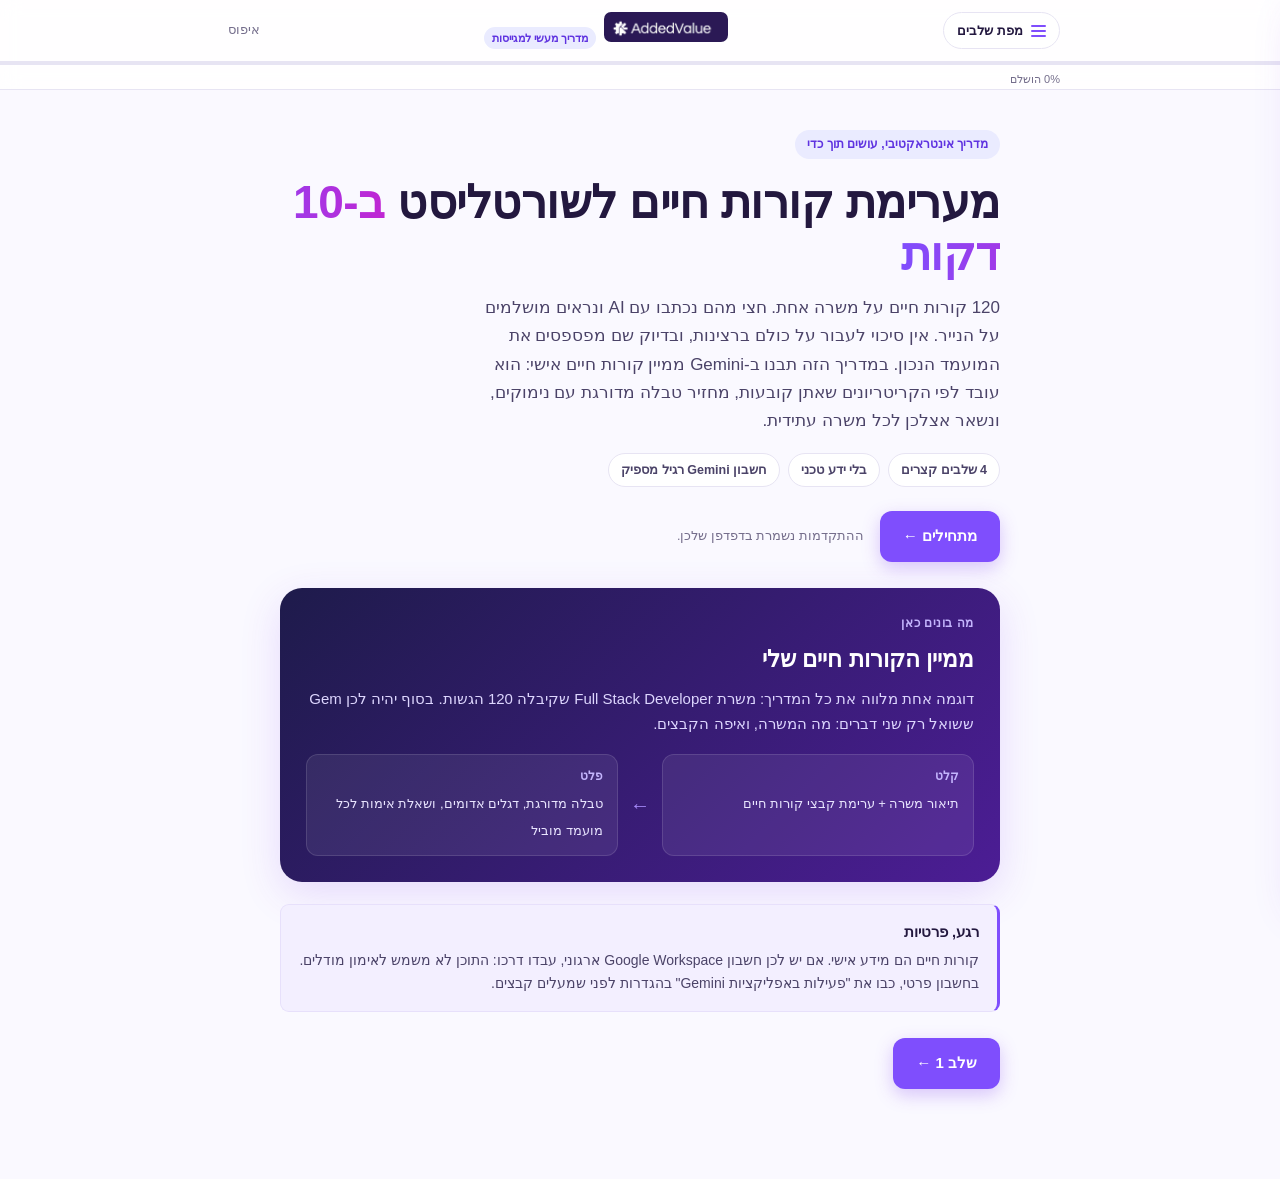
==== index.html @ 7e08dbb6 "Add CV shortlist interactive guide (Hebrew) Co-Authored-By: Claude Fable 5 <noreply@anthropic.com>" ====
<!DOCTYPE html>
<html lang="he" dir="rtl">
<head>
  <meta charset="UTF-8">
  <meta name="viewport" content="width=device-width, initial-scale=1.0">
  <title>מערימת קורות חיים לשורטליסט ב-10 דקות, עם Gemini</title>
  <meta name="description" content="מדריך אינטראקטיבי למגייסות ומנהלות HR: בונים ב-Gemini ממיין קורות חיים אישי שהופך כל ערימת קבצים לשורטליסט מדורג.">
  <link rel="icon" href="data:image/svg+xml,%3Csvg xmlns='http://www.w3.org/2000/svg' viewBox='0 0 32 32'%3E%3Crect width='32' height='32' rx='8' fill='%237f4efd'/%3E%3C/svg%3E">
  <link rel="stylesheet" href="style.css?v=1">
</head>
<body>

<header class="bx-top">
  <div class="bx-top-inner">
    <button class="bx-menu" id="bxMenu" aria-label="פתיחת מפת שלבים" aria-expanded="false">
      <span class="bx-menu-bars" aria-hidden="true"><i></i><i></i><i></i></span>
      מפת שלבים
    </button>
    <div class="bx-brand">
      <img src="assets/addedvalue-logo.png" alt="AddedValue" style="height:30px;border-radius:7px;display:block">
      <span class="bx-brand-sub">מדריך מעשי למגייסות</span>
    </div>
    <button class="bx-reset" id="bxReset" type="button">איפוס</button>
  </div>
  <div class="bx-progress" role="progressbar" aria-label="התקדמות" aria-valuemin="0" aria-valuemax="100" aria-valuenow="0">
    <div class="bx-progress-fill" id="bxProgressFill"></div>
  </div>
  <div class="bx-progress-meta"><span id="bxProgressText">0% הושלם</span></div>
</header>

<div class="bx-drawer-backdrop" id="bxBackdrop" hidden></div>
<nav class="bx-drawer" id="bxDrawer" aria-label="מפת שלבים">
  <div class="bx-drawer-title">מפת שלבים</div>
  <ul class="bx-nav" id="bxNav"></ul>
</nav>

<main class="bx-main" id="bxMain">

<!-- ===================== 0 · פתיחה ===================== -->
<section class="bx-view is-on" id="v0" data-step="0">
  <div class="bx-hero">
    <span class="bx-eyebrow">מדריך אינטראקטיבי, עושים תוך כדי</span>
    <h1 class="bx-hero-title">מערימת קורות חיים לשורטליסט <span class="bx-grad">ב-10 דקות</span></h1>
    <p class="bx-hero-lead">120 קורות חיים על משרה אחת. חצי מהם נכתבו עם AI ונראים מושלמים על הנייר. אין סיכוי לעבור על כולם ברצינות, ובדיוק שם מפספסים את המועמד הנכון. במדריך הזה תבנו ב-Gemini ממיין קורות חיים אישי: הוא עובד לפי הקריטריונים שאתן קובעות, מחזיר טבלה מדורגת עם נימוקים, ונשאר אצלכן לכל משרה עתידית.</p>
    <div class="bx-hero-tags">
      <span class="bx-tag">4 שלבים קצרים</span>
      <span class="bx-tag">בלי ידע טכני</span>
      <span class="bx-tag">חשבון Gemini רגיל מספיק</span>
    </div>
    <div class="bx-hero-cta">
      <button class="bx-btn bx-btn-primary" data-go="1">מתחילים ←</button>
      <span class="bx-hero-hint">ההתקדמות נשמרת בדפדפן שלכן.</span>
    </div>
  </div>

  <div class="bx-panel">
    <div class="bx-panel-kicker">מה בונים כאן</div>
    <h2 class="bx-panel-title">ממיין הקורות חיים שלי</h2>
    <p class="bx-panel-text">דוגמה אחת מלווה את כל המדריך: משרת Full Stack Developer שקיבלה 120 הגשות. בסוף יהיה לכן Gem ששואל רק שני דברים: מה המשרה, ואיפה הקבצים.</p>
    <div class="bx-io">
      <div class="bx-io-cell"><b>קלט</b><span>תיאור משרה + ערימת קבצי קורות חיים</span></div>
      <div class="bx-io-arrow" aria-hidden="true">←</div>
      <div class="bx-io-cell"><b>פלט</b><span>טבלה מדורגת, דגלים אדומים, ושאלת אימות לכל מועמד מוביל</span></div>
    </div>
  </div>

  <div class="bx-note">
    <b>רגע, פרטיות</b>
    <p>קורות חיים הם מידע אישי. אם יש לכן חשבון Google Workspace ארגוני, עבדו דרכו: התוכן לא משמש לאימון מודלים. בחשבון פרטי, כבו את "פעילות באפליקציות Gemini" בהגדרות לפני שמעלים קבצים.</p>
  </div>

  <div class="bx-next"><button class="bx-btn bx-btn-primary" data-go="1">שלב 1 ←</button></div>
</section>

<!-- ===================== 1 · מחוון ===================== -->
<section class="bx-view" id="v1" data-step="1">
  <div class="bx-step-pill">שלב 1 מתוך 4</div>
  <h2 class="bx-h1">בונים מחוון סינון מהמשרה</h2>
  <p class="bx-lead">AI שמסנן "לפי תחושה" ממציא קריטריונים בעצמו. כאן את קובעת את הקריטריונים, והוא רק מיישם אותם.</p>

  <div class="bx-card">
    <div class="bx-card-kicker">מה עושים</div>
    <h3>פותחים את Gemini ומדביקים את הפרומפט</h3>
    <ol class="bx-steps">
      <li><b>פותחים</b><span>נכנסים אל gemini.google.com ופותחים שיחה חדשה.</span></li>
      <li><b>מעתיקים</b><span>לוחצים על כפתור ההעתקה בפרומפט שלמטה.</span></li>
      <li><b>מדביקים ומשלימים</b><span>מדביקים בשיחה, ובמקום השורה האחרונה מדביקים את תיאור המשרה האמיתי שלכן.</span></li>
    </ol>
  </div>

  <div class="bx-prompt">
    <div class="bx-prompt-head"><span>פרומפט מוכן להעתקה: בניית מחוון</span>
      <button class="bx-copy" type="button" aria-label="העתקה">⧉ העתקה</button></div>
    <pre class="bx-code">אני מגייסת ומצרפת למטה תיאור משרה.
בנה לי מחוון סינון קורות חיים עבור המשרה הזו:
1. עד 5 דרישות סף (must have): דברים שבלעדיהם המועמד לא רלוונטי.
2. עד 5 יתרונות (nice to have).
3. עד 4 דגלים אדומים שכדאי לשים לב אליהם.
4. משקל באחוזים לכל דרישת סף ויתרון, כך שהסכום הוא 100%.
הצג את המחוון כטבלה.
אל תמציא דרישות שלא מופיעות בתיאור המשרה. אם משהו חסר או לא ברור, שאל אותי לפני שתסיים.

תיאור המשרה:
[הדביקו כאן את תיאור המשרה שלכן]</pre>
  </div>

  <div class="bx-card">
    <div class="bx-card-kicker">הרגע החשוב</div>
    <h3>עוברים על המחוון ומתקנים אותו</h3>
    <p>זה השלב שבו הניסיון שלך נכנס לתמונה. Gemini בנה טיוטה, את עורכת ראשית:</p>
    <ul class="bx-list">
      <li>דרישה שמופיעה כיתרון אבל אצלך היא סף? כתבו לו: "העבר את X לדרישות סף".</li>
      <li>בדוגמה שלנו: Gemini שם את React כיתרון, אבל בצוות הזה זה תנאי. שורה אחת בצ'אט מתקנת את זה.</li>
      <li>משהו לא חשוב? "מחק את Y והעבר את המשקל לניסיון מעשי".</li>
    </ul>
  </div>

  <div class="bx-checks" data-step="1">
    <div class="bx-checks-title">סמנו מה עשיתן</div>
    <label class="bx-check"><input type="checkbox" data-step="1"><span>הדבקתי את הפרומפט עם תיאור משרה אמיתי וקיבלתי מחוון</span></label>
    <label class="bx-check"><input type="checkbox" data-step="1"><span>עברתי על המחוון ותיקנתי לפחות קריטריון אחד</span></label>
  </div>

  <div class="bx-next"><button class="bx-btn bx-btn-primary" data-go="2">שלב 2 ←</button></div>
</section>

<!-- ===================== 2 · הזנת הערימה ===================== -->
<section class="bx-view" id="v2" data-step="2">
  <div class="bx-step-pill">שלב 2 מתוך 4</div>
  <h2 class="bx-h1">מזינים את ערימת הקורות חיים</h2>
  <p class="bx-lead">עכשיו המחוון פוגש את הערימה. כל מועמד נמדד מול אותם קריטריונים בדיוק.</p>

  <div class="bx-card">
    <div class="bx-card-kicker">מה עושים</div>
    <h3>מעלים את הקבצים לאותה שיחה</h3>
    <ol class="bx-steps">
      <li><b>מצרפים</b><span>לוחצים על סימן הפלוס ליד תיבת ההקלדה ובוחרים את קבצי ה-PDF, או פשוט גוררים אותם לשיחה.</span></li>
      <li><b>מנות קטנות</b><span>אם הערימה גדולה, עבדו במנות של עד 10 קבצים בכל הודעה. מבקשים מ-Gemini להוסיף כל מנה לאותה טבלה מצטברת.</span></li>
      <li><b>מריצים</b><span>מדביקים את פרומפט הדירוג שלמטה ושולחים.</span></li>
    </ol>
  </div>

  <div class="bx-prompt">
    <div class="bx-prompt-head"><span>פרומפט מוכן להעתקה: דירוג מועמדים</span>
      <button class="bx-copy" type="button" aria-label="העתקה">⧉ העתקה</button></div>
    <pre class="bx-code">מצורפים קורות חיים של מועמדים למשרה.
דרג כל מועמד לפי המחוון שבנינו, לפי הכללים האלה:
1. ציון 0 עד 100 לפי המשקולות במחוון.
2. ציין לכל מועמד אילו דרישות סף מתקיימות ואילו חסרות, עם ציטוט קצר מקורות החיים כהוכחה.
3. אל תניח שום דבר שלא כתוב בקורות החיים. אם מידע חסר, כתוב "לא מופיע" במקום לנחש.
4. מועמד שחסרה לו דרישת סף לא יכול לקבל ציון מעל 60.
הצג טבלה עם העמודות: שם, ציון, דרישות סף חסרות, נימוק בשורה אחת.
מיין מהציון הגבוה לנמוך.</pre>
  </div>

  <div class="bx-note">
    <b>למה הכלל של ה-60?</b>
    <p>בלי תקרה, מועמד מרשים בלי דרישת סף קריטית מקבל 85 ומדלג מעל מועמדת מתאימה אבל צנועה. התקרה כופה על המודל לקחת את דרישות הסף שלך ברצינות.</p>
  </div>

  <div class="bx-checks" data-step="2">
    <div class="bx-checks-title">סמנו מה עשיתן</div>
    <label class="bx-check"><input type="checkbox" data-step="2"><span>העליתי את קבצי הקורות חיים לשיחה</span></label>
    <label class="bx-check"><input type="checkbox" data-step="2"><span>הרצתי את פרומפט הדירוג וקיבלתי טבלה ממוינת</span></label>
  </div>

  <div class="bx-next"><button class="bx-btn bx-btn-primary" data-go="3">שלב 3 ←</button></div>
</section>

<!-- ===================== 3 · שורטליסט ובדיקה ===================== -->
<section class="bx-view" id="v3" data-step="3">
  <div class="bx-step-pill">שלב 3 מתוך 4</div>
  <h2 class="bx-h1">מקבלים שורטליסט, ובודקים אותו</h2>
  <p class="bx-lead">טבלה של 120 שורות היא עדיין לא החלטה. עכשיו מצמצמים לחמישה, ומוודאים שהמודל לא המציא.</p>

  <div class="bx-prompt">
    <div class="bx-prompt-head"><span>פרומפט מוכן להעתקה: שורטליסט</span>
      <button class="bx-copy" type="button" aria-label="העתקה">⧉ העתקה</button></div>
    <pre class="bx-code">מתוך כל המועמדים שדירגת, בנה שורטליסט של חמשת המובילים.
לכל מועמד בשורטליסט הוסף:
1. נימוק בשורה אחת: למה דווקא הוא.
2. דגלים אדומים אם יש: פערי תעסוקה, החלפות תכופות, חוסר התאמה בין הכותרת לניסיון בפועל.
3. שאלת אימות אחת לשיחת הטלפון הראשונה: שאלה שבודקת את הנקודה הכי פחות בטוחה בקורות החיים שלו.</pre>
  </div>

  <div class="bx-card bx-card-warn">
    <div class="bx-card-kicker">חובה לפני שממשיכים</div>
    <h3>בדיקת אמת אחת: ה-AI לא ממציא?</h3>
    <p>מודלים טועים בביטחון מלא. לפני שסומכים על השורטליסט, דקה אחת של ביקורת:</p>
    <ol class="bx-steps">
      <li><b>בוחרים</b><span>מועמד אחד מהשורטליסט.</span></li>
      <li><b>פותחים</b><span>את קובץ הקורות חיים המקורי שלו.</span></li>
      <li><b>משווים</b><span>הציטוט שהמודל הביא באמת מופיע שם? שנות הניסיון נכונות?</span></li>
    </ol>
    <p>מצאתן אי דיוק? כותבות בצ'אט: "ציטטת X לגבי המועמד הזה וזה לא מופיע בקובץ. תקן את הדירוג והסבר מה השתנה." ובודקות שוב.</p>
  </div>

  <div class="bx-checks" data-step="3">
    <div class="bx-checks-title">סמנו מה עשיתן</div>
    <label class="bx-check"><input type="checkbox" data-step="3"><span>קיבלתי שורטליסט של 5 עם נימוקים ושאלות אימות</span></label>
    <label class="bx-check"><input type="checkbox" data-step="3"><span>השוויתי מועמד אחד מול הקובץ המקורי שלו</span></label>
  </div>

  <div class="bx-next"><button class="bx-btn bx-btn-primary" data-go="4">שלב 4 ←</button></div>
</section>

<!-- ===================== 4 · Gem ===================== -->
<section class="bx-view" id="v4" data-step="4">
  <div class="bx-step-pill">שלב 4 מתוך 4</div>
  <h2 class="bx-h1">הופכים את התהליך ל-Gem קבוע</h2>
  <p class="bx-lead">עד עכשיו זו הייתה שיחה חד פעמית. Gem הופך אותה לכלי עבודה: פותחים, מדביקים משרה, גוררים קבצים, מקבלים שורטליסט.</p>

  <div class="bx-card">
    <div class="bx-card-kicker">מה עושים</div>
    <h3>יוצרים Gem חדש</h3>
    <ol class="bx-steps">
      <li><b>פותחים</b><span>בתפריט הצד של Gemini בוחרים Explore Gems, ואז New Gem.</span></li>
      <li><b>שם</b><span>"ממיין הקורות חיים שלי".</span></li>
      <li><b>הנחיות</b><span>מדביקים בשדה ההנחיות (Instructions) את הטקסט שלמטה.</span></li>
      <li><b>שומרים</b><span>מהיום ה-Gem מופיע בתפריט הצד, זמין לכל משרה.</span></li>
    </ol>
  </div>

  <div class="bx-prompt">
    <div class="bx-prompt-head"><span>מוכן להעתקה: הנחיות ה-Gem</span>
      <button class="bx-copy" type="button" aria-label="העתקה">⧉ העתקה</button></div>
    <pre class="bx-code">אתה עוזר סינון קורות חיים של מגייסת. ענה תמיד בעברית, והצג תוצאות בטבלאות.

כשאני שולחת תיאור משרה: בנה מחוון סינון עם עד 5 דרישות סף, עד 5 יתרונות, עד 4 דגלים אדומים, ומשקל באחוזים לכל פריט (סכום 100%). הצג את המחוון ועצור. חכה לאישור או לתיקונים שלי לפני שתמשיך.

כשאני מעלה קורות חיים: דרג כל מועמד לפי המחוון המאושר. לכל מועמד: ציון 0 עד 100 לפי המשקולות, אילו דרישות סף חסרות, ציטוט קצר מקורות החיים כהוכחה, ונימוק בשורה אחת. מועמד שחסרה לו דרישת סף לא יכול לקבל ציון מעל 60. אל תניח מידע שלא כתוב בקורות החיים. אם מידע חסר, כתוב "לא מופיע". אם אני מעלה קבצים בכמה מנות, הוסף כל מנה לאותה טבלה מצטברת.

כשאני מבקשת שורטליסט: החזר את חמשת המובילים, לכל אחד נימוק בשורה אחת, דגלים אדומים אם יש, ושאלת אימות אחת לריאיון טלפוני שבודקת את הנקודה הכי פחות בטוחה בקורות החיים שלו.</pre>
  </div>

  <div class="bx-note">
    <b>הבדיקה האמיתית</b>
    <p>הריצו עכשיו משרה אמיתית אחת דרך ה-Gem, מההתחלה: תיאור משרה, אישור מחוון, קבצים, שורטליסט. אם משהו בתהליך מרגיש לא מדויק למשרות שלכן, עורכים את ההנחיות של ה-Gem פעם אחת וזה מתוקן לתמיד.</p>
  </div>

  <div class="bx-checks" data-step="4">
    <div class="bx-checks-title">סמנו מה עשיתן</div>
    <label class="bx-check"><input type="checkbox" data-step="4"><span>יצרתי Gem עם ההנחיות המלאות</span></label>
    <label class="bx-check"><input type="checkbox" data-step="4"><span>הרצתי משרה אמיתית אחת דרך ה-Gem מההתחלה ועד שורטליסט</span></label>
  </div>

  <div class="bx-next"><button class="bx-btn bx-btn-primary" data-go="5">לסיכום ←</button></div>
</section>

<!-- ===================== 5 · סיכום ===================== -->
<section class="bx-view" id="v5" data-step="5">
  <div class="bx-step-pill">סיכום</div>
  <h2 class="bx-h1">יש לכן עכשיו ממיין קורות חיים משלכן</h2>
  <p class="bx-lead">10 דקות של עבודה, וכלי שנשאר לכל משרה מהיום והלאה.</p>

  <div class="bx-card">
    <div class="bx-card-kicker">מה בניתן</div>
    <h3>התהליך המלא, בארבע שורות</h3>
    <ul class="bx-list">
      <li>מחוון סינון שאת קובעת, לא המודל. הניסיון שלך נשאר בהגה.</li>
      <li>דירוג שקוף: ציון, הוכחה מצוטטת, ומה חסר. בלי "תחושת בטן" של אלגוריתם.</li>
      <li>בדיקת אמת קבועה נגד המצאות של המודל.</li>
      <li>Gem אחד שעוטף את הכול: מדביקים משרה, גוררים קבצים, מקבלים שורטליסט.</li>
    </ul>
  </div>

  <div class="bx-panel">
    <div class="bx-panel-kicker">ומה הכלי הזה לא פותר</div>
    <h2 class="bx-panel-title">סינון ממיין את מי שהגיש. הטובים ביותר בדרך כלל לא הגישו.</h2>
    <p class="bx-panel-text">במשרות תחרותיות, המועמדים שהכי מתאימים למשרה שלכן מועסקים היום, לא מחפשים, ולא יראו את המודעה. שורטליסט מצוין מתוך ערימה בינונית הוא עדיין שורטליסט מתוך ערימה בינונית. סינון חכם הוא חצי מהעבודה. החצי השני הוא להגיע אל מי שלא נמצא בערימה בכלל, וזה כבר סורסינג.</p>
  </div>

  <div class="bx-finish">
    <button class="bx-btn bx-btn-primary" id="bxFinish" type="button">סיימתי, סמנו הכול ✓</button>
    <button class="bx-btn bx-btn-ghost" data-go="0">חזרה להתחלה</button>
  </div>
</section>

</main>

<div class="bx-toast" id="bxToast" role="status" aria-live="polite"></div>

<script src="app.js?v=1"></script>
</body>
</html>
---- style.css ----
/* ==========================================================================
   Interactive build-along guide, visual system. bx- namespace.
   Default identity: bright background, violet accent. Restyle via :root vars.
   Works RTL (set dir="rtl" on <html>) and LTR. Logical properties throughout.
   ========================================================================== */

:root {
  --bx-bg: #faf9ff;
  --bx-surface: #ffffff;
  --bx-ink: #23183f;
  --bx-ink-soft: #4b4368;
  --bx-ink-faint: #756e8c;
  --bx-line: #e7e4f3;
  --bx-line-soft: #f1eefb;

  /* AddedValue brand palette */
  --bx-violet: #7f4efd;
  --bx-violet-deep: #5f33e0;
  --bx-violet-wash: #eaebff;
  --bx-violet-wash-2: #f3efff;

  --bx-warn: #b45309;
  --bx-warn-wash: #fff7ed;
  --bx-warn-line: #fed7aa;

  --bx-ok: #15803d;

  --bx-code-bg: #0f172a;
  --bx-code-ink: #c4b5fd;
  --bx-code-dim: #64748b;

  --bx-r: 14px;
  --bx-r-sm: 9px;
  --bx-r-lg: 22px;
  --bx-shadow: 0 1px 2px rgba(17,24,39,.04), 0 8px 24px rgba(17,24,39,.06);
  --bx-shadow-lg: 0 12px 40px rgba(124,58,237,.16);
  --bx-font: "Segoe UI", "Helvetica Neue", Arial, "Noto Sans Hebrew", sans-serif;
  --bx-mono: "JetBrains Mono", "Fira Code", ui-monospace, "Cascadia Code", Consolas, monospace;
}

* { box-sizing: border-box; }

html { scroll-behavior: smooth; }

body {
  margin: 0;
  background: var(--bx-bg);
  color: var(--bx-ink);
  font-family: var(--bx-font);
  line-height: 1.65;
  -webkit-font-smoothing: antialiased;
}

a { color: inherit; }

/* ---------- Top bar ---------- */
.bx-top {
  position: sticky;
  top: 0;
  z-index: 40;
  background: rgba(255,255,255,.86);
  backdrop-filter: blur(10px);
  border-bottom: 1px solid var(--bx-line);
}
.bx-top-inner {
  max-width: 880px;
  margin: 0 auto;
  padding: 12px 20px;
  display: flex;
  align-items: center;
  gap: 14px;
}
.bx-brand {
  display: flex;
  align-items: baseline;
  gap: 8px;
  margin-inline: auto;
  min-width: 0;
}
.bx-brand-mark { color: var(--bx-violet); font-size: 13px; }
.bx-brand-name { font-weight: 800; font-size: 15px; white-space: nowrap; }
.bx-brand-sub {
  font-size: 11px;
  color: var(--bx-violet-deep);
  background: var(--bx-violet-wash);
  padding: 2px 8px;
  border-radius: 20px;
  font-weight: 700;
}

.bx-menu {
  display: inline-flex;
  align-items: center;
  gap: 8px;
  background: var(--bx-surface);
  border: 1px solid var(--bx-line);
  color: var(--bx-ink);
  font: inherit;
  font-size: 13px;
  font-weight: 600;
  padding: 7px 13px;
  border-radius: 999px;
  cursor: pointer;
  transition: border-color .15s, box-shadow .15s;
}
.bx-menu:hover { border-color: #d6d3e6; box-shadow: var(--bx-shadow); }
.bx-menu-bars { display: inline-flex; flex-direction: column; gap: 3px; }
.bx-menu-bars i { width: 15px; height: 2px; background: var(--bx-violet); border-radius: 2px; }

.bx-reset {
  background: transparent;
  border: none;
  color: var(--bx-ink-faint);
  font: inherit;
  font-size: 12.5px;
  cursor: pointer;
  padding: 6px 8px;
  border-radius: 8px;
}
.bx-reset:hover { color: var(--bx-ink); background: var(--bx-line-soft); }

/* ---------- Progress ---------- */
.bx-progress {
  height: 4px;
  background: var(--bx-line);
  overflow: hidden;
}
.bx-progress-fill {
  height: 100%;
  width: 0;
  background: linear-gradient(90deg, var(--bx-violet), #a855f7);
  border-radius: 0 4px 4px 0;
  transition: width .45s cubic-bezier(.4,0,.2,1);
}
.bx-progress-meta {
  max-width: 880px;
  margin: 0 auto;
  padding: 5px 20px 0;
  font-size: 11px;
  color: var(--bx-ink-faint);
  text-align: start;
}

/* ---------- Drawer ---------- */
.bx-drawer-backdrop {
  position: fixed;
  inset: 0;
  background: rgba(17,24,39,.32);
  z-index: 45;
  opacity: 0;
  transition: opacity .2s;
}
.bx-drawer-backdrop.is-open { opacity: 1; }
.bx-drawer-backdrop[hidden] { display: none; }

.bx-drawer {
  position: fixed;
  top: 0;
  inset-inline-start: 0;
  height: 100%;
  width: 290px;
  max-width: 84vw;
  background: var(--bx-surface);
  border-inline-end: 1px solid var(--bx-line);
  box-shadow: var(--bx-shadow-lg);
  z-index: 46;
  transform: translateX(-105%);
  transition: transform .26s cubic-bezier(.4,0,.2,1);
  padding: 22px 16px;
  overflow-y: auto;
}
[dir="rtl"] .bx-drawer { transform: translateX(105%); }
.bx-drawer.is-open { transform: translateX(0); }
.bx-drawer-title {
  font-size: 12px;
  font-weight: 700;
  letter-spacing: .5px;
  color: var(--bx-ink-faint);
  text-transform: uppercase;
  margin: 4px 8px 14px;
}
.bx-nav { list-style: none; margin: 0; padding: 0; display: flex; flex-direction: column; gap: 2px; }
.bx-nav-item {
  display: flex;
  align-items: center;
  gap: 11px;
  padding: 9px 10px;
  border-radius: 10px;
  cursor: pointer;
  transition: background .14s;
}
.bx-nav-item:hover { background: var(--bx-violet-wash-2); }
.bx-nav-item.is-active { background: var(--bx-violet-wash); }
.bx-nav-item.is-active .bx-nav-label { color: var(--bx-violet-deep); font-weight: 700; }
.bx-nav-dot {
  flex: 0 0 26px;
  height: 26px;
  border-radius: 8px;
  background: var(--bx-line-soft);
  color: var(--bx-ink-faint);
  display: grid;
  place-items: center;
  font-size: 12px;
  font-weight: 700;
}
.bx-nav-item.is-active .bx-nav-dot { background: var(--bx-violet); color: #fff; }
.bx-nav-item.is-done .bx-nav-dot { background: #dcfce7; color: var(--bx-ok); }
.bx-nav-label { font-size: 13.5px; color: var(--bx-ink-soft); }

/* ---------- Main / views ---------- */
.bx-main {
  max-width: 760px;
  margin: 0 auto;
  padding: 40px 20px 90px;
}
.bx-view { display: none; animation: bx-fade .35s ease; }
.bx-view.is-on { display: block; }
@keyframes bx-fade {
  from { opacity: 0; transform: translateY(8px); }
  to { opacity: 1; transform: translateY(0); }
}

/* ---------- Hero (intro) ---------- */
.bx-hero { margin-bottom: 26px; }
.bx-eyebrow {
  display: inline-block;
  font-size: 12px;
  font-weight: 700;
  color: var(--bx-violet-deep);
  background: var(--bx-violet-wash);
  padding: 5px 12px;
  border-radius: 999px;
  margin-bottom: 18px;
}
.bx-hero-title {
  font-size: clamp(30px, 6vw, 46px);
  line-height: 1.12;
  font-weight: 800;
  letter-spacing: -.01em;
  margin: 0 0 14px;
}
.bx-grad {
  background: linear-gradient(90deg, var(--bx-violet), #c026d3);
  -webkit-background-clip: text;
  background-clip: text;
  color: transparent;
}
.bx-hero-lead {
  font-size: 17px;
  color: var(--bx-ink-soft);
  max-width: 56ch;
  margin: 0 0 18px;
}
.bx-hero-tags { display: flex; flex-wrap: wrap; gap: 8px; margin-bottom: 24px; }
.bx-tag {
  font-size: 12.5px;
  font-weight: 600;
  color: var(--bx-ink-soft);
  background: var(--bx-surface);
  border: 1px solid var(--bx-line);
  padding: 6px 12px;
  border-radius: 999px;
}
.bx-hero-cta { display: flex; flex-wrap: wrap; align-items: center; gap: 12px 16px; }
.bx-hero-hint { font-size: 12.5px; color: var(--bx-ink-faint); }

/* ---------- Buttons ---------- */
.bx-btn {
  font: inherit;
  font-weight: 700;
  font-size: 15px;
  border: 1px solid transparent;
  border-radius: 12px;
  padding: 12px 22px;
  cursor: pointer;
  transition: transform .12s, box-shadow .15s, background .15s;
}
.bx-btn:active { transform: translateY(1px); }
.bx-btn-primary {
  background: var(--bx-violet);
  color: #fff;
  box-shadow: 0 6px 18px rgba(124,58,237,.28);
}
.bx-btn-primary:hover { background: var(--bx-violet-deep); box-shadow: 0 8px 22px rgba(124,58,237,.36); }
.bx-btn-ghost {
  background: var(--bx-surface);
  color: var(--bx-ink);
  border-color: var(--bx-line);
}
.bx-btn-ghost:hover { border-color: #d6d3e6; }

/* ---------- Panel (highlight block) ---------- */
.bx-panel {
  background: linear-gradient(135deg, #1e1b4b, #4c1d95);
  color: #ede9fe;
  border-radius: var(--bx-r-lg);
  padding: 26px;
  margin: 22px 0;
  box-shadow: var(--bx-shadow-lg);
}
.bx-panel-kicker {
  font-size: 11.5px;
  font-weight: 700;
  letter-spacing: .6px;
  text-transform: uppercase;
  color: #c4b5fd;
  margin-bottom: 8px;
}
.bx-panel-title { font-size: 23px; font-weight: 800; margin: 0 0 8px; color: #fff; }
.bx-panel-text { font-size: 15px; color: #ddd6fe; margin: 0; }
.bx-io {
  display: flex;
  align-items: stretch;
  gap: 12px;
  margin-top: 18px;
}
.bx-io-cell {
  flex: 1;
  background: rgba(255,255,255,.07);
  border: 1px solid rgba(255,255,255,.12);
  border-radius: 12px;
  padding: 12px 14px;
}
.bx-io-cell b { display: block; font-size: 12px; color: #c4b5fd; margin-bottom: 3px; }
.bx-io-cell span { font-size: 13px; color: #e9e5ff; }
.bx-io-arrow { display: grid; place-items: center; color: #a78bfa; font-size: 20px; }

/* ---------- Mini cards (3-up / 2-up) ---------- */
.bx-split { display: grid; grid-template-columns: repeat(3, 1fr); gap: 14px; margin: 22px 0; }
.bx-split-2 { grid-template-columns: repeat(2, 1fr); }
.bx-mini {
  background: var(--bx-surface);
  border: 1px solid var(--bx-line);
  border-radius: var(--bx-r);
  padding: 18px;
  box-shadow: var(--bx-shadow);
}
.bx-mini-flat { box-shadow: none; }
.bx-mini-k {
  font-size: 11px;
  font-weight: 700;
  letter-spacing: .4px;
  text-transform: uppercase;
  color: var(--bx-violet);
  margin-bottom: 8px;
}
.bx-mini h3 { font-size: 16px; margin: 0 0 6px; font-weight: 800; }
.bx-mini p { font-size: 13.5px; color: var(--bx-ink-soft); margin: 0; }
.bx-mini ul { margin: 6px 0 0; }

/* ---------- Step pill + headings ---------- */
.bx-step-pill {
  display: inline-block;
  font-size: 12.5px;
  font-weight: 700;
  color: var(--bx-violet-deep);
  background: var(--bx-violet-wash);
  padding: 5px 13px;
  border-radius: 999px;
  margin-bottom: 14px;
}
.bx-h1 {
  font-size: clamp(24px, 4.5vw, 32px);
  font-weight: 800;
  letter-spacing: -.01em;
  margin: 0 0 8px;
}
.bx-lead { font-size: 16.5px; color: var(--bx-ink-soft); margin: 0 0 22px; }

/* ---------- Cards ---------- */
.bx-card {
  background: var(--bx-surface);
  border: 1px solid var(--bx-line);
  border-radius: var(--bx-r);
  padding: 22px;
  margin: 16px 0;
  box-shadow: var(--bx-shadow);
}
.bx-card-kicker {
  font-size: 11.5px;
  font-weight: 700;
  letter-spacing: .4px;
  text-transform: uppercase;
  color: var(--bx-violet);
  margin-bottom: 6px;
}
.bx-card h3 { font-size: 18px; font-weight: 800; margin: 0 0 12px; }
.bx-card > p { margin: 0 0 4px; color: var(--bx-ink-soft); font-size: 15px; }
.bx-card-warn {
  background: var(--bx-warn-wash);
  border-color: var(--bx-warn-line);
}
.bx-card-warn .bx-card-kicker { color: var(--bx-warn); }

/* ---------- Lists ---------- */
.bx-list { margin: 6px 0 0; padding-inline-start: 1.1em; }
.bx-list li { margin: 6px 0; color: var(--bx-ink-soft); font-size: 15px; }
.bx-list-def { list-style: none; padding-inline-start: 0; }
.bx-list-def li { padding-inline-start: 0; }
.bx-list-def b {
  display: inline-block;
  min-width: 84px;
  color: var(--bx-violet-deep);
  font-weight: 700;
}

/* Numbered steps */
.bx-steps { list-style: none; counter-reset: bxs; margin: 8px 0 0; padding: 0; }
.bx-steps li {
  counter-increment: bxs;
  position: relative;
  padding-inline-start: 42px;
  margin: 14px 0;
  min-height: 30px;
}
.bx-steps li::before {
  content: counter(bxs);
  position: absolute;
  inset-inline-start: 0;
  top: 0;
  width: 28px;
  height: 28px;
  background: var(--bx-violet-wash);
  color: var(--bx-violet-deep);
  border-radius: 9px;
  display: grid;
  place-items: center;
  font-weight: 800;
  font-size: 14px;
}
.bx-steps li b { display: block; font-size: 15px; }
.bx-steps li span { font-size: 14px; color: var(--bx-ink-soft); }

/* ---------- Links + highlights ---------- */
.bx-link {
  color: var(--bx-violet-deep);
  text-decoration: none;
  border-bottom: 1px solid rgba(124,58,237,.35);
  font-weight: 600;
}
.bx-link:hover { border-bottom-color: var(--bx-violet); }
.bx-hl {
  background: linear-gradient(transparent 60%, rgba(124,58,237,.18) 0);
  font-weight: 700;
  padding: 0 2px;
}
code {
  font-family: var(--bx-mono);
  font-size: .88em;
  background: var(--bx-violet-wash-2);
  color: var(--bx-violet-deep);
  padding: 2px 6px;
  border-radius: 6px;
}

/* ---------- Note callout ---------- */
.bx-note {
  background: var(--bx-violet-wash-2);
  border: 1px solid #e7e0fb;
  border-inline-start: 3px solid var(--bx-violet);
  border-radius: var(--bx-r-sm);
  padding: 16px 18px;
  margin: 16px 0;
}
.bx-note b { display: block; font-size: 14.5px; margin-bottom: 4px; }
.bx-note p { margin: 0; font-size: 14px; color: var(--bx-ink-soft); }

/* ---------- Prompt / code block with copy ---------- */
.bx-prompt {
  background: var(--bx-code-bg);
  border-radius: var(--bx-r);
  margin: 18px 0;
  overflow: hidden;
  box-shadow: var(--bx-shadow);
}
.bx-prompt-head {
  display: flex;
  align-items: center;
  justify-content: space-between;
  gap: 12px;
  padding: 10px 14px;
  border-bottom: 1px solid rgba(255,255,255,.08);
}
.bx-prompt-head span { font-size: 12.5px; color: #94a3b8; }
.bx-copy {
  font: inherit;
  font-size: 12px;
  font-weight: 700;
  background: var(--bx-violet);
  color: #fff;
  border: none;
  border-radius: 7px;
  padding: 5px 11px;
  cursor: pointer;
  white-space: nowrap;
  transition: background .15s;
}
.bx-copy:hover { background: var(--bx-violet-deep); }
.bx-copy.is-done { background: var(--bx-ok); }
.bx-code {
  margin: 0;
  padding: 14px 16px;
  font-family: var(--bx-mono);
  font-size: 12.5px;
  line-height: 1.7;
  color: #e2e8f0;
  white-space: pre-wrap;
  word-break: break-word;
  text-align: left;
}

/* ---------- App mock illustration ---------- */
.bx-appmock {
  margin: 18px auto 4px;
  max-width: 420px;
  background: #fbfbfe;
  border: 1px solid var(--bx-line);
  border-radius: var(--bx-r);
  overflow: hidden;
  box-shadow: var(--bx-shadow);
}
.bx-appmock-bar {
  display: flex;
  align-items: center;
  gap: 6px;
  padding: 9px 12px;
  background: #f0f0f6;
  border-bottom: 1px solid var(--bx-line);
}
.bx-appmock-dot { width: 9px; height: 9px; border-radius: 50%; background: #cfcfdd; }
.bx-appmock-tabs { display: flex; gap: 6px; margin-inline-start: auto; }
.bx-appmock-tabs span {
  font-size: 11px;
  color: var(--bx-ink-faint);
  padding: 3px 9px;
  border-radius: 7px;
}
.bx-appmock-tabs .is-active { background: var(--bx-violet); color: #fff; font-weight: 700; }
.bx-appmock-body { padding: 16px; }
.bx-appmock-folder { font-size: 13px; color: var(--bx-ink-soft); margin-bottom: 12px; }
.bx-appmock-folder code { font-size: 12px; }
.bx-appmock-input {
  display: flex;
  align-items: center;
  justify-content: space-between;
  font-size: 12.5px;
  color: var(--bx-ink-faint);
  background: #fff;
  border: 1px solid var(--bx-line);
  border-radius: 10px;
  padding: 10px 12px;
}
.bx-appmock-send {
  width: 24px; height: 24px;
  background: var(--bx-violet);
  color: #fff;
  border-radius: 7px;
  display: grid; place-items: center;
  font-size: 12px;
}

/* chat mock */
.bx-appmock-chat { max-width: 100%; background: var(--bx-surface); padding: 14px; }
.bx-bubble {
  max-width: 85%;
  font-size: 13.5px;
  padding: 10px 13px;
  border-radius: 14px;
  margin: 7px 0;
  line-height: 1.55;
}
.bx-bubble-you { background: var(--bx-violet-wash); color: var(--bx-violet-deep); margin-inline-start: auto; border-end-end-radius: 4px; }
.bx-bubble-ai { background: var(--bx-line-soft); color: var(--bx-ink-soft); border-end-start-radius: 4px; }

.bx-fineprint { font-size: 13px; color: var(--bx-ink-faint); margin-top: 12px; }

/* ---------- Checklist ---------- */
.bx-checks {
  background: var(--bx-surface);
  border: 1px dashed #d8d4ec;
  border-radius: var(--bx-r);
  padding: 18px;
  margin: 22px 0 8px;
}
.bx-checks-title {
  font-size: 13px;
  font-weight: 700;
  color: var(--bx-violet-deep);
  margin-bottom: 10px;
}
.bx-check {
  display: flex;
  align-items: flex-start;
  gap: 11px;
  padding: 8px 6px;
  border-radius: 9px;
  cursor: pointer;
  font-size: 14.5px;
  color: var(--bx-ink-soft);
  transition: background .12s;
}
.bx-check:hover { background: var(--bx-violet-wash-2); }
.bx-check input {
  appearance: none;
  -webkit-appearance: none;
  flex: 0 0 20px;
  height: 20px;
  margin-top: 1px;
  border: 2px solid #cbd0dd;
  border-radius: 6px;
  cursor: pointer;
  position: relative;
  transition: background .15s, border-color .15s;
}
.bx-check input:checked { background: var(--bx-violet); border-color: var(--bx-violet); }
.bx-check input:checked::after {
  content: "";
  position: absolute;
  inset-inline-start: 5px;
  top: 1px;
  width: 5px;
  height: 10px;
  border: solid #fff;
  border-width: 0 2px 2px 0;
  transform: rotate(45deg);
}
.bx-check input:checked + span { color: var(--bx-ink); text-decoration: line-through; text-decoration-color: #c4b5fd; }
.bx-check input:focus-visible { outline: 2px solid var(--bx-violet); outline-offset: 2px; }

/* ---------- Next / finish ---------- */
.bx-next { margin-top: 26px; }
.bx-finish { margin-top: 26px; display: flex; flex-wrap: wrap; gap: 12px; }

/* ---------- Toast ---------- */
.bx-toast {
  position: fixed;
  inset-block-end: 26px;
  inset-inline-start: 50%;
  transform: translateX(-50%) translateY(20px);
  background: var(--bx-ink);
  color: #fff;
  font-size: 13.5px;
  font-weight: 600;
  padding: 11px 20px;
  border-radius: 999px;
  box-shadow: 0 10px 30px rgba(0,0,0,.25);
  opacity: 0;
  pointer-events: none;
  transition: opacity .2s, transform .2s;
  z-index: 60;
}
[dir="rtl"] .bx-toast { transform: translateX(50%) translateY(20px); }
.bx-toast.is-show { opacity: 1; transform: translateX(-50%) translateY(0); }
[dir="rtl"] .bx-toast.is-show { transform: translateX(50%) translateY(0); }

/* Headings receive programmatic focus for screen-reader orientation on step
   change; they are not interactive, so suppress their visible focus ring. */
.bx-h1:focus, .bx-hero-title:focus { outline: none; }

/* ---------- Focus visibility ---------- */
.bx-btn:focus-visible,
.bx-menu:focus-visible,
.bx-copy:focus-visible,
.bx-reset:focus-visible,
.bx-nav-item:focus-visible {
  outline: 2px solid var(--bx-violet);
  outline-offset: 2px;
}

/* ---------- Responsive ---------- */
@media (max-width: 680px) {
  .bx-split, .bx-split-2 { grid-template-columns: 1fr; }
  .bx-io { flex-direction: column; }
  .bx-io-arrow { transform: rotate(-90deg); }
  .bx-brand-sub { display: none; }
  .bx-main { padding-top: 28px; }
}

@media (prefers-reduced-motion: reduce) {
  * { animation: none !important; transition: none !important; scroll-behavior: auto !important; }
}
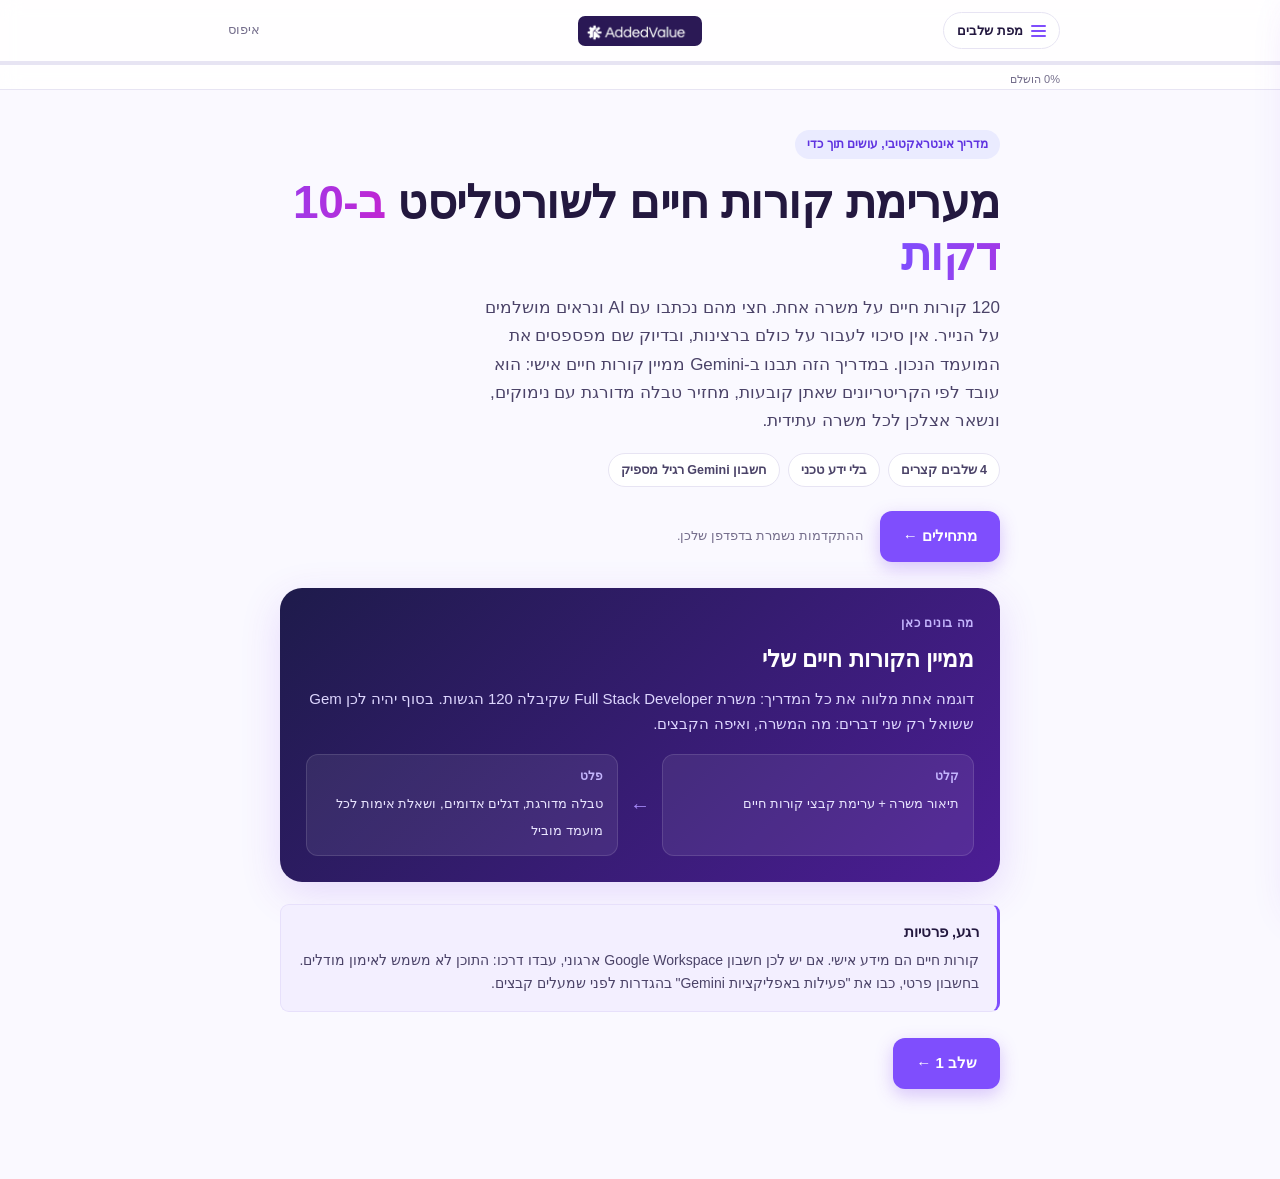
==== commit d39cb435: "Remove checklists, center logo, rename rubric term Progress now tracks visited steps. Brand bar show" ====
--- a/index.html
+++ b/index.html
@@ -6,7 +6,7 @@
   <title>מערימת קורות חיים לשורטליסט ב-10 דקות, עם Gemini</title>
   <meta name="description" content="מדריך אינטראקטיבי למגייסות ומנהלות HR: בונים ב-Gemini ממיין קורות חיים אישי שהופך כל ערימת קבצים לשורטליסט מדורג.">
   <link rel="icon" href="data:image/svg+xml,%3Csvg xmlns='http://www.w3.org/2000/svg' viewBox='0 0 32 32'%3E%3Crect width='32' height='32' rx='8' fill='%237f4efd'/%3E%3C/svg%3E">
-  <link rel="stylesheet" href="style.css?v=1">
+  <link rel="stylesheet" href="style.css?v=2">
 </head>
 <body>
 
@@ -18,7 +18,6 @@
     </button>
     <div class="bx-brand">
       <img src="assets/addedvalue-logo.png" alt="AddedValue" style="height:30px;border-radius:7px;display:block">
-      <span class="bx-brand-sub">מדריך מעשי למגייסות</span>
     </div>
     <button class="bx-reset" id="bxReset" type="button">איפוס</button>
   </div>
@@ -72,10 +71,10 @@
   <div class="bx-next"><button class="bx-btn bx-btn-primary" data-go="1">שלב 1 ←</button></div>
 </section>
 
-<!-- ===================== 1 · מחוון ===================== -->
+<!-- ===================== 1 · קריטריונים ===================== -->
 <section class="bx-view" id="v1" data-step="1">
   <div class="bx-step-pill">שלב 1 מתוך 4</div>
-  <h2 class="bx-h1">בונים מחוון סינון מהמשרה</h2>
+  <h2 class="bx-h1">בונים טבלת קריטריונים מהמשרה</h2>
   <p class="bx-lead">AI שמסנן "לפי תחושה" ממציא קריטריונים בעצמו. כאן את קובעת את הקריטריונים, והוא רק מיישם אותם.</p>
 
   <div class="bx-card">
@@ -89,15 +88,15 @@
   </div>
 
   <div class="bx-prompt">
-    <div class="bx-prompt-head"><span>פרומפט מוכן להעתקה: בניית מחוון</span>
+    <div class="bx-prompt-head"><span>פרומפט מוכן להעתקה: בניית טבלת קריטריונים</span>
       <button class="bx-copy" type="button" aria-label="העתקה">⧉ העתקה</button></div>
     <pre class="bx-code">אני מגייסת ומצרפת למטה תיאור משרה.
-בנה לי מחוון סינון קורות חיים עבור המשרה הזו:
+בנה לי טבלת קריטריונים לסינון קורות חיים עבור המשרה הזו:
 1. עד 5 דרישות סף (must have): דברים שבלעדיהם המועמד לא רלוונטי.
 2. עד 5 יתרונות (nice to have).
 3. עד 4 דגלים אדומים שכדאי לשים לב אליהם.
 4. משקל באחוזים לכל דרישת סף ויתרון, כך שהסכום הוא 100%.
-הצג את המחוון כטבלה.
+הצג את כל הקריטריונים בטבלה אחת.
 אל תמציא דרישות שלא מופיעות בתיאור המשרה. אם משהו חסר או לא ברור, שאל אותי לפני שתסיים.
 
 תיאור המשרה:
@@ -106,7 +105,7 @@
 
   <div class="bx-card">
     <div class="bx-card-kicker">הרגע החשוב</div>
-    <h3>עוברים על המחוון ומתקנים אותו</h3>
+    <h3>עוברים על הטבלה ומתקנים אותה</h3>
     <p>זה השלב שבו הניסיון שלך נכנס לתמונה. Gemini בנה טיוטה, את עורכת ראשית:</p>
     <ul class="bx-list">
       <li>דרישה שמופיעה כיתרון אבל אצלך היא סף? כתבו לו: "העבר את X לדרישות סף".</li>
@@ -115,12 +114,6 @@
     </ul>
   </div>
 
-  <div class="bx-checks" data-step="1">
-    <div class="bx-checks-title">סמנו מה עשיתן</div>
-    <label class="bx-check"><input type="checkbox" data-step="1"><span>הדבקתי את הפרומפט עם תיאור משרה אמיתי וקיבלתי מחוון</span></label>
-    <label class="bx-check"><input type="checkbox" data-step="1"><span>עברתי על המחוון ותיקנתי לפחות קריטריון אחד</span></label>
-  </div>
-
   <div class="bx-next"><button class="bx-btn bx-btn-primary" data-go="2">שלב 2 ←</button></div>
 </section>
 
@@ -128,7 +121,7 @@
 <section class="bx-view" id="v2" data-step="2">
   <div class="bx-step-pill">שלב 2 מתוך 4</div>
   <h2 class="bx-h1">מזינים את ערימת הקורות חיים</h2>
-  <p class="bx-lead">עכשיו המחוון פוגש את הערימה. כל מועמד נמדד מול אותם קריטריונים בדיוק.</p>
+  <p class="bx-lead">עכשיו טבלת הקריטריונים פוגשת את הערימה. כל מועמד נמדד מול אותם קריטריונים בדיוק.</p>
 
   <div class="bx-card">
     <div class="bx-card-kicker">מה עושים</div>
@@ -144,8 +137,8 @@
     <div class="bx-prompt-head"><span>פרומפט מוכן להעתקה: דירוג מועמדים</span>
       <button class="bx-copy" type="button" aria-label="העתקה">⧉ העתקה</button></div>
     <pre class="bx-code">מצורפים קורות חיים של מועמדים למשרה.
-דרג כל מועמד לפי המחוון שבנינו, לפי הכללים האלה:
-1. ציון 0 עד 100 לפי המשקולות במחוון.
+דרג כל מועמד לפי טבלת הקריטריונים שבנינו, לפי הכללים האלה:
+1. ציון 0 עד 100 לפי המשקולות בטבלת הקריטריונים.
 2. ציין לכל מועמד אילו דרישות סף מתקיימות ואילו חסרות, עם ציטוט קצר מקורות החיים כהוכחה.
 3. אל תניח שום דבר שלא כתוב בקורות החיים. אם מידע חסר, כתוב "לא מופיע" במקום לנחש.
 4. מועמד שחסרה לו דרישת סף לא יכול לקבל ציון מעל 60.
@@ -158,12 +151,6 @@
     <p>בלי תקרה, מועמד מרשים בלי דרישת סף קריטית מקבל 85 ומדלג מעל מועמדת מתאימה אבל צנועה. התקרה כופה על המודל לקחת את דרישות הסף שלך ברצינות.</p>
   </div>
 
-  <div class="bx-checks" data-step="2">
-    <div class="bx-checks-title">סמנו מה עשיתן</div>
-    <label class="bx-check"><input type="checkbox" data-step="2"><span>העליתי את קבצי הקורות חיים לשיחה</span></label>
-    <label class="bx-check"><input type="checkbox" data-step="2"><span>הרצתי את פרומפט הדירוג וקיבלתי טבלה ממוינת</span></label>
-  </div>
-
   <div class="bx-next"><button class="bx-btn bx-btn-primary" data-go="3">שלב 3 ←</button></div>
 </section>
 
@@ -195,12 +182,6 @@
     <p>מצאתן אי דיוק? כותבות בצ'אט: "ציטטת X לגבי המועמד הזה וזה לא מופיע בקובץ. תקן את הדירוג והסבר מה השתנה." ובודקות שוב.</p>
   </div>
 
-  <div class="bx-checks" data-step="3">
-    <div class="bx-checks-title">סמנו מה עשיתן</div>
-    <label class="bx-check"><input type="checkbox" data-step="3"><span>קיבלתי שורטליסט של 5 עם נימוקים ושאלות אימות</span></label>
-    <label class="bx-check"><input type="checkbox" data-step="3"><span>השוויתי מועמד אחד מול הקובץ המקורי שלו</span></label>
-  </div>
-
   <div class="bx-next"><button class="bx-btn bx-btn-primary" data-go="4">שלב 4 ←</button></div>
 </section>
 
@@ -226,22 +207,16 @@
       <button class="bx-copy" type="button" aria-label="העתקה">⧉ העתקה</button></div>
     <pre class="bx-code">אתה עוזר סינון קורות חיים של מגייסת. ענה תמיד בעברית, והצג תוצאות בטבלאות.
 
-כשאני שולחת תיאור משרה: בנה מחוון סינון עם עד 5 דרישות סף, עד 5 יתרונות, עד 4 דגלים אדומים, ומשקל באחוזים לכל פריט (סכום 100%). הצג את המחוון ועצור. חכה לאישור או לתיקונים שלי לפני שתמשיך.
-
-כשאני מעלה קורות חיים: דרג כל מועמד לפי המחוון המאושר. לכל מועמד: ציון 0 עד 100 לפי המשקולות, אילו דרישות סף חסרות, ציטוט קצר מקורות החיים כהוכחה, ונימוק בשורה אחת. מועמד שחסרה לו דרישת סף לא יכול לקבל ציון מעל 60. אל תניח מידע שלא כתוב בקורות החיים. אם מידע חסר, כתוב "לא מופיע". אם אני מעלה קבצים בכמה מנות, הוסף כל מנה לאותה טבלה מצטברת.
+כשאני שולחת תיאור משרה: בנה טבלת קריטריונים לסינון עם עד 5 דרישות סף, עד 5 יתרונות, עד 4 דגלים אדומים, ומשקל באחוזים לכל פריט (סכום 100%). הצג את הטבלה ועצור. חכה לאישור או לתיקונים שלי לפני שתמשיך.
+
+כשאני מעלה קורות חיים: דרג כל מועמד לפי טבלת הקריטריונים המאושרת. לכל מועמד: ציון 0 עד 100 לפי המשקולות, אילו דרישות סף חסרות, ציטוט קצר מקורות החיים כהוכחה, ונימוק בשורה אחת. מועמד שחסרה לו דרישת סף לא יכול לקבל ציון מעל 60. אל תניח מידע שלא כתוב בקורות החיים. אם מידע חסר, כתוב "לא מופיע". אם אני מעלה קבצים בכמה מנות, הוסף כל מנה לאותה טבלה מצטברת.
 
 כשאני מבקשת שורטליסט: החזר את חמשת המובילים, לכל אחד נימוק בשורה אחת, דגלים אדומים אם יש, ושאלת אימות אחת לריאיון טלפוני שבודקת את הנקודה הכי פחות בטוחה בקורות החיים שלו.</pre>
   </div>
 
   <div class="bx-note">
     <b>הבדיקה האמיתית</b>
-    <p>הריצו עכשיו משרה אמיתית אחת דרך ה-Gem, מההתחלה: תיאור משרה, אישור מחוון, קבצים, שורטליסט. אם משהו בתהליך מרגיש לא מדויק למשרות שלכן, עורכים את ההנחיות של ה-Gem פעם אחת וזה מתוקן לתמיד.</p>
-  </div>
-
-  <div class="bx-checks" data-step="4">
-    <div class="bx-checks-title">סמנו מה עשיתן</div>
-    <label class="bx-check"><input type="checkbox" data-step="4"><span>יצרתי Gem עם ההנחיות המלאות</span></label>
-    <label class="bx-check"><input type="checkbox" data-step="4"><span>הרצתי משרה אמיתית אחת דרך ה-Gem מההתחלה ועד שורטליסט</span></label>
+    <p>הריצו עכשיו משרה אמיתית אחת דרך ה-Gem, מההתחלה: תיאור משרה, אישור קריטריונים, קבצים, שורטליסט. אם משהו בתהליך מרגיש לא מדויק למשרות שלכן, עורכים את ההנחיות של ה-Gem פעם אחת וזה מתוקן לתמיד.</p>
   </div>
 
   <div class="bx-next"><button class="bx-btn bx-btn-primary" data-go="5">לסיכום ←</button></div>
@@ -257,7 +232,7 @@
     <div class="bx-card-kicker">מה בניתן</div>
     <h3>התהליך המלא, בארבע שורות</h3>
     <ul class="bx-list">
-      <li>מחוון סינון שאת קובעת, לא המודל. הניסיון שלך נשאר בהגה.</li>
+      <li>קריטריוני סינון שאת קובעת, לא המודל. הניסיון שלך נשאר בהגה.</li>
       <li>דירוג שקוף: ציון, הוכחה מצוטטת, ומה חסר. בלי "תחושת בטן" של אלגוריתם.</li>
       <li>בדיקת אמת קבועה נגד המצאות של המודל.</li>
       <li>Gem אחד שעוטף את הכול: מדביקים משרה, גוררים קבצים, מקבלים שורטליסט.</li>
@@ -280,6 +255,6 @@
 
 <div class="bx-toast" id="bxToast" role="status" aria-live="polite"></div>
 
-<script src="app.js?v=1"></script>
+<script src="app.js?v=2"></script>
 </body>
 </html>
--- a/style.css
+++ b/style.css
@@ -66,15 +66,18 @@
   max-width: 880px;
   margin: 0 auto;
   padding: 12px 20px;
+  display: grid;
+  grid-template-columns: 1fr auto 1fr;
+  align-items: center;
+  gap: 14px;
+}
+.bx-top-inner .bx-menu { justify-self: start; }
+.bx-top-inner .bx-reset { justify-self: end; }
+.bx-brand {
   display: flex;
   align-items: center;
-  gap: 14px;
-}
-.bx-brand {
-  display: flex;
-  align-items: baseline;
   gap: 8px;
-  margin-inline: auto;
+  justify-self: center;
   min-width: 0;
 }
 .bx-brand-mark { color: var(--bx-violet); font-size: 13px; }
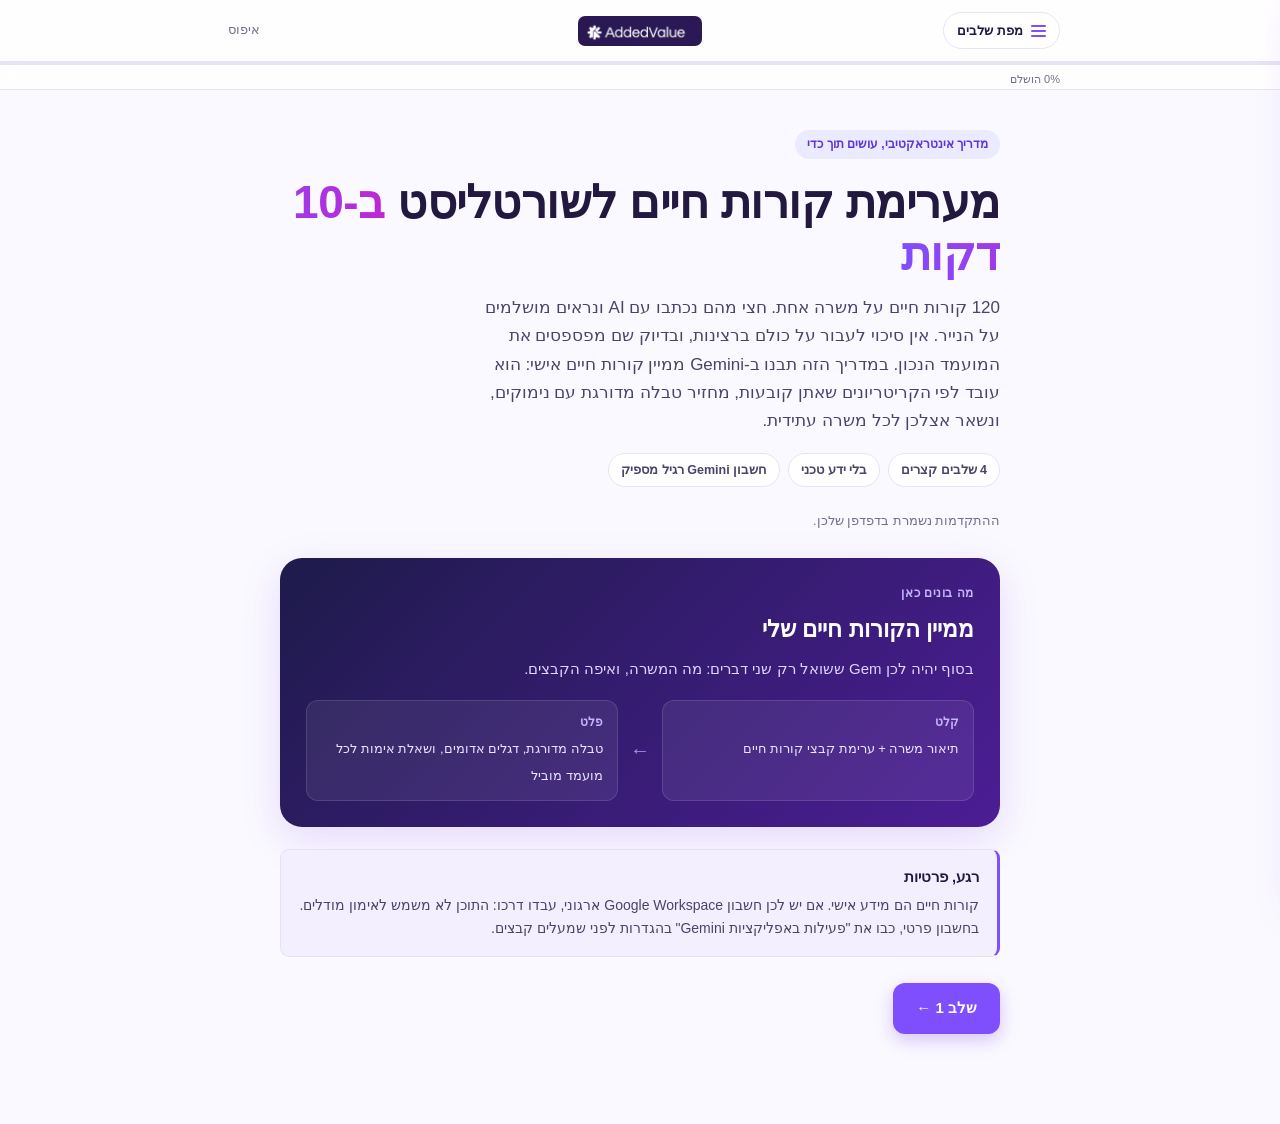
==== commit 6aa68782: "Clarify step 1 with worked example, tighten step 2 batch loop, shortlist top 10 - Intro: remove redu" ====
--- a/index.html
+++ b/index.html
@@ -6,7 +6,7 @@
   <title>מערימת קורות חיים לשורטליסט ב-10 דקות, עם Gemini</title>
   <meta name="description" content="מדריך אינטראקטיבי למגייסות ומנהלות HR: בונים ב-Gemini ממיין קורות חיים אישי שהופך כל ערימת קבצים לשורטליסט מדורג.">
   <link rel="icon" href="data:image/svg+xml,%3Csvg xmlns='http://www.w3.org/2000/svg' viewBox='0 0 32 32'%3E%3Crect width='32' height='32' rx='8' fill='%237f4efd'/%3E%3C/svg%3E">
-  <link rel="stylesheet" href="style.css?v=2">
+  <link rel="stylesheet" href="style.css?v=3">
 </head>
 <body>
 
@@ -47,7 +47,6 @@
       <span class="bx-tag">חשבון Gemini רגיל מספיק</span>
     </div>
     <div class="bx-hero-cta">
-      <button class="bx-btn bx-btn-primary" data-go="1">מתחילים ←</button>
       <span class="bx-hero-hint">ההתקדמות נשמרת בדפדפן שלכן.</span>
     </div>
   </div>
@@ -55,7 +54,7 @@
   <div class="bx-panel">
     <div class="bx-panel-kicker">מה בונים כאן</div>
     <h2 class="bx-panel-title">ממיין הקורות חיים שלי</h2>
-    <p class="bx-panel-text">דוגמה אחת מלווה את כל המדריך: משרת Full Stack Developer שקיבלה 120 הגשות. בסוף יהיה לכן Gem ששואל רק שני דברים: מה המשרה, ואיפה הקבצים.</p>
+    <p class="bx-panel-text">בסוף יהיה לכן Gem ששואל רק שני דברים: מה המשרה, ואיפה הקבצים.</p>
     <div class="bx-io">
       <div class="bx-io-cell"><b>קלט</b><span>תיאור משרה + ערימת קבצי קורות חיים</span></div>
       <div class="bx-io-arrow" aria-hidden="true">←</div>
@@ -103,13 +102,47 @@
 [הדביקו כאן את תיאור המשרה שלכן]</pre>
   </div>
 
+  <div class="bx-note">
+    <b>דוגמה: תיאור המשרה שנדביק במקום השורה האחרונה</b>
+    <p>נשתמש לאורך כל המדריך במשרה אחת לדוגמה, Senior Full Stack Developer בחברת SaaS בתל אביב:</p>
+    <p class="bx-example">דרוש/ה Senior Full Stack Developer לחברת SaaS בתל אביב. 5+ שנות ניסיון בפיתוח Full Stack. שליטה ב-React ו-Node.js. ניסיון מעשי עם בסיסי נתונים (PostgreSQL או MongoDB) ועם סביבת ענן (AWS או GCP). יתרון: TypeScript, ניסיון בארכיטקטורת מיקרו-שירותים, ורקע בסביבת סטארטאפ. אנגלית ברמה גבוהה.</p>
+  </div>
+
+  <div class="bx-card">
+    <div class="bx-card-kicker">התוצאה</div>
+    <h3>הטבלה ש-Gemini מחזיר על המשרה הזו</h3>
+    <p>זה הפלט שיתקבל מהפרומפט שלמעלה. כל קריטריון, הסוג שלו, והמשקל שלו במקום אחד:</p>
+    <div class="bx-table-wrap">
+      <table class="bx-table">
+        <thead>
+          <tr><th>קריטריון</th><th>סוג</th><th>משקל</th></tr>
+        </thead>
+        <tbody>
+          <tr><td>5+ שנות ניסיון Full Stack</td><td>דרישת סף</td><td>25%</td></tr>
+          <tr><td>React</td><td>דרישת סף</td><td>20%</td></tr>
+          <tr><td>Node.js</td><td>דרישת סף</td><td>20%</td></tr>
+          <tr><td>בסיסי נתונים (PostgreSQL / MongoDB)</td><td>דרישת סף</td><td>15%</td></tr>
+          <tr><td>ענן (AWS / GCP)</td><td>דרישת סף</td><td>10%</td></tr>
+          <tr><td>TypeScript</td><td>יתרון</td><td>4%</td></tr>
+          <tr><td>ארכיטקטורת מיקרו-שירותים</td><td>יתרון</td><td>3%</td></tr>
+          <tr><td>רקע בסביבת סטארטאפ</td><td>יתרון</td><td>3%</td></tr>
+          <tr><td>החלפת מקום עבודה כל פחות משנה, באופן עקבי</td><td>דגל אדום</td><td>—</td></tr>
+          <tr><td>פער תעסוקה של שנה ומעלה ללא הסבר</td><td>דגל אדום</td><td>—</td></tr>
+          <tr><td>ניסיון ב-Frontend בלבד או Backend בלבד</td><td>דגל אדום</td><td>—</td></tr>
+          <tr><td>כותרת Senior עם פחות מ-3 שנות ניסיון בפועל</td><td>דגל אדום</td><td>—</td></tr>
+        </tbody>
+      </table>
+    </div>
+    <p class="bx-fineprint">המשקלים של דרישות הסף והיתרונות מסתכמים יחד ל-100%. לדגלים האדומים אין משקל, הם רק התראה לבדיקה.</p>
+  </div>
+
   <div class="bx-card">
     <div class="bx-card-kicker">הרגע החשוב</div>
     <h3>עוברים על הטבלה ומתקנים אותה</h3>
     <p>זה השלב שבו הניסיון שלך נכנס לתמונה. Gemini בנה טיוטה, את עורכת ראשית:</p>
     <ul class="bx-list">
       <li>דרישה שמופיעה כיתרון אבל אצלך היא סף? כתבו לו: "העבר את X לדרישות סף".</li>
-      <li>בדוגמה שלנו: Gemini שם את React כיתרון, אבל בצוות הזה זה תנאי. שורה אחת בצ'אט מתקנת את זה.</li>
+      <li>בדוגמה שלנו: Gemini שם את TypeScript כיתרון, אבל בצוות הזה כל הקוד כתוב ב-TypeScript ולכן זה תנאי. כותבים לו "העבר את TypeScript לדרישות סף ועדכן את המשקלים", ושורה אחת בצ'אט מתקנת את זה.</li>
       <li>משהו לא חשוב? "מחק את Y והעבר את המשקל לניסיון מעשי".</li>
     </ul>
   </div>
@@ -123,14 +156,24 @@
   <h2 class="bx-h1">מזינים את ערימת הקורות חיים</h2>
   <p class="bx-lead">עכשיו טבלת הקריטריונים פוגשת את הערימה. כל מועמד נמדד מול אותם קריטריונים בדיוק.</p>
 
+  <div class="bx-note">
+    <b>נשארים באותה שיחה</b>
+    <p>לא פותחים צ'אט חדש. ממשיכים באותה שיחה שבה בניתם את טבלת הקריטריונים בשלב 1, במשרת ה-Full Stack שלנו. ככה Gemini כבר מכיר את הקריטריונים והמשקלים, ומדרג מולם, בלי שתצטרכו להסביר שוב מה אתן מחפשות.</p>
+  </div>
+
   <div class="bx-card">
     <div class="bx-card-kicker">מה עושים</div>
-    <h3>מעלים את הקבצים לאותה שיחה</h3>
+    <h3>מצרפים את הקבצים ומריצים את הדירוג, מנה אחר מנה</h3>
     <ol class="bx-steps">
-      <li><b>מצרפים</b><span>לוחצים על סימן הפלוס ליד תיבת ההקלדה ובוחרים את קבצי ה-PDF, או פשוט גוררים אותם לשיחה.</span></li>
-      <li><b>מנות קטנות</b><span>אם הערימה גדולה, עבדו במנות של עד 10 קבצים בכל הודעה. מבקשים מ-Gemini להוסיף כל מנה לאותה טבלה מצטברת.</span></li>
-      <li><b>מריצים</b><span>מדביקים את פרומפט הדירוג שלמטה ושולחים.</span></li>
+      <li><b>מצרפים מנה ראשונה</b><span>לוחצים על סימן הפלוס ליד תיבת ההקלדה ובוחרים עד 10 קבצי PDF, או פשוט גוררים אותם לשיחה.</span></li>
+      <li><b>מדביקים את הפרומפט ושולחים</b><span>מעתיקים את פרומפט הדירוג שלמטה, מדביקים באותה הודעה עם הקבצים המצורפים, ושולחים. Gemini מחזיר טבלה מדורגת ל-10 האלה.</span></li>
+      <li><b>ממשיכים מנה אחר מנה</b><span>מצרפים את 10 הקבצים הבאים, כותבים "הוסף את אלה לאותה טבלה לפי אותם קריטריונים", ושולחים. חוזרים על זה עד שכל קורות החיים נכנסו לטבלה אחת מצטברת.</span></li>
     </ol>
+  </div>
+
+  <div class="bx-note">
+    <b>למה מנות של 10, ולא הכול בבת אחת</b>
+    <p>כשמעלים עשרות קבצים בהודעה אחת, המודל נוטה לקצר ולדלג על חלק מהם. מנות של עד 10 שומרות על דירוג מדויק ומלא לכל מועמד. זה לוקח עוד כמה הודעות, אבל התוצאה אמינה.</p>
   </div>
 
   <div class="bx-prompt">
@@ -147,8 +190,9 @@
   </div>
 
   <div class="bx-note">
-    <b>למה הכלל של ה-60?</b>
-    <p>בלי תקרה, מועמד מרשים בלי דרישת סף קריטית מקבל 85 ומדלג מעל מועמדת מתאימה אבל צנועה. התקרה כופה על המודל לקחת את דרישות הסף שלך ברצינות.</p>
+    <b>למה הכלל של ה-60, וזה החלק הכי חשוב</b>
+    <p>דרישת סף היא, מעצם הגדרתה, תנאי שאי אפשר בלעדיו. מועמד שחסרה לו דרישת סף אחת לא אמור לעקוף מועמד שעומד בכל דרישות הסף, גם אם הוא מרשים בכל השאר.</p>
+    <p>בלי תקרה זה בדיוק מה שקורה: בדוגמת ה-Full Stack שלנו, מועמד מבריק עם React, ענן ו-7 שנות ניסיון, אבל בלי שום Node.js, יקבל מהמודל 88 על סמך כל השאר, ויקפוץ מעל מועמדת שעומדת בכל חמש דרישות הסף אבל פרופיל שלה צנוע יותר. התקרה של 60 מבטיחה שכל מי שחסרה לו דרישת סף יישב מתחת לכל מי שעומד בכולן. ככה הסינון שלך, ולא ההתרשמות של המודל, קובע מי בראש.</p>
   </div>
 
   <div class="bx-next"><button class="bx-btn bx-btn-primary" data-go="3">שלב 3 ←</button></div>
@@ -158,12 +202,12 @@
 <section class="bx-view" id="v3" data-step="3">
   <div class="bx-step-pill">שלב 3 מתוך 4</div>
   <h2 class="bx-h1">מקבלים שורטליסט, ובודקים אותו</h2>
-  <p class="bx-lead">טבלה של 120 שורות היא עדיין לא החלטה. עכשיו מצמצמים לחמישה, ומוודאים שהמודל לא המציא.</p>
+  <p class="bx-lead">טבלה של 120 שורות היא עדיין לא החלטה. עכשיו מצמצמים לעשרה, ומוודאים שהמודל לא המציא.</p>
 
   <div class="bx-prompt">
     <div class="bx-prompt-head"><span>פרומפט מוכן להעתקה: שורטליסט</span>
       <button class="bx-copy" type="button" aria-label="העתקה">⧉ העתקה</button></div>
-    <pre class="bx-code">מתוך כל המועמדים שדירגת, בנה שורטליסט של חמשת המובילים.
+    <pre class="bx-code">מתוך כל המועמדים שדירגת, בנה שורטליסט של עשרת המובילים.
 לכל מועמד בשורטליסט הוסף:
 1. נימוק בשורה אחת: למה דווקא הוא.
 2. דגלים אדומים אם יש: פערי תעסוקה, החלפות תכופות, חוסר התאמה בין הכותרת לניסיון בפועל.
@@ -211,7 +255,7 @@
 
 כשאני מעלה קורות חיים: דרג כל מועמד לפי טבלת הקריטריונים המאושרת. לכל מועמד: ציון 0 עד 100 לפי המשקולות, אילו דרישות סף חסרות, ציטוט קצר מקורות החיים כהוכחה, ונימוק בשורה אחת. מועמד שחסרה לו דרישת סף לא יכול לקבל ציון מעל 60. אל תניח מידע שלא כתוב בקורות החיים. אם מידע חסר, כתוב "לא מופיע". אם אני מעלה קבצים בכמה מנות, הוסף כל מנה לאותה טבלה מצטברת.
 
-כשאני מבקשת שורטליסט: החזר את חמשת המובילים, לכל אחד נימוק בשורה אחת, דגלים אדומים אם יש, ושאלת אימות אחת לריאיון טלפוני שבודקת את הנקודה הכי פחות בטוחה בקורות החיים שלו.</pre>
+כשאני מבקשת שורטליסט: החזר את עשרת המובילים, לכל אחד נימוק בשורה אחת, דגלים אדומים אם יש, ושאלת אימות אחת לריאיון טלפוני שבודקת את הנקודה הכי פחות בטוחה בקורות החיים שלו.</pre>
   </div>
 
   <div class="bx-note">
--- a/style.css
+++ b/style.css
@@ -467,6 +467,48 @@
 }
 .bx-note b { display: block; font-size: 14.5px; margin-bottom: 4px; }
 .bx-note p { margin: 0; font-size: 14px; color: var(--bx-ink-soft); }
+.bx-note p + p { margin-top: 8px; }
+
+/* Example job-description text inside a note */
+.bx-example {
+  background: var(--bx-surface);
+  border: 1px solid var(--bx-line);
+  border-radius: var(--bx-r-sm);
+  padding: 12px 14px;
+  font-size: 14px;
+  color: var(--bx-ink) !important;
+}
+
+/* ---------- Table (example output) ---------- */
+.bx-table-wrap {
+  margin: 12px 0 4px;
+  overflow-x: auto;
+  border: 1px solid var(--bx-line);
+  border-radius: var(--bx-r-sm);
+}
+.bx-table {
+  width: 100%;
+  border-collapse: collapse;
+  font-size: 13.5px;
+  text-align: start;
+}
+.bx-table thead th {
+  background: var(--bx-violet-wash);
+  color: var(--bx-violet-deep);
+  font-weight: 700;
+  font-size: 12.5px;
+  padding: 9px 12px;
+  text-align: start;
+  white-space: nowrap;
+}
+.bx-table tbody td {
+  padding: 9px 12px;
+  border-top: 1px solid var(--bx-line-soft);
+  color: var(--bx-ink-soft);
+  vertical-align: top;
+}
+.bx-table tbody tr:nth-child(even) { background: var(--bx-violet-wash-2); }
+.bx-table td:last-child, .bx-table th:last-child { white-space: nowrap; font-weight: 600; color: var(--bx-ink); }
 
 /* ---------- Prompt / code block with copy ---------- */
 .bx-prompt {
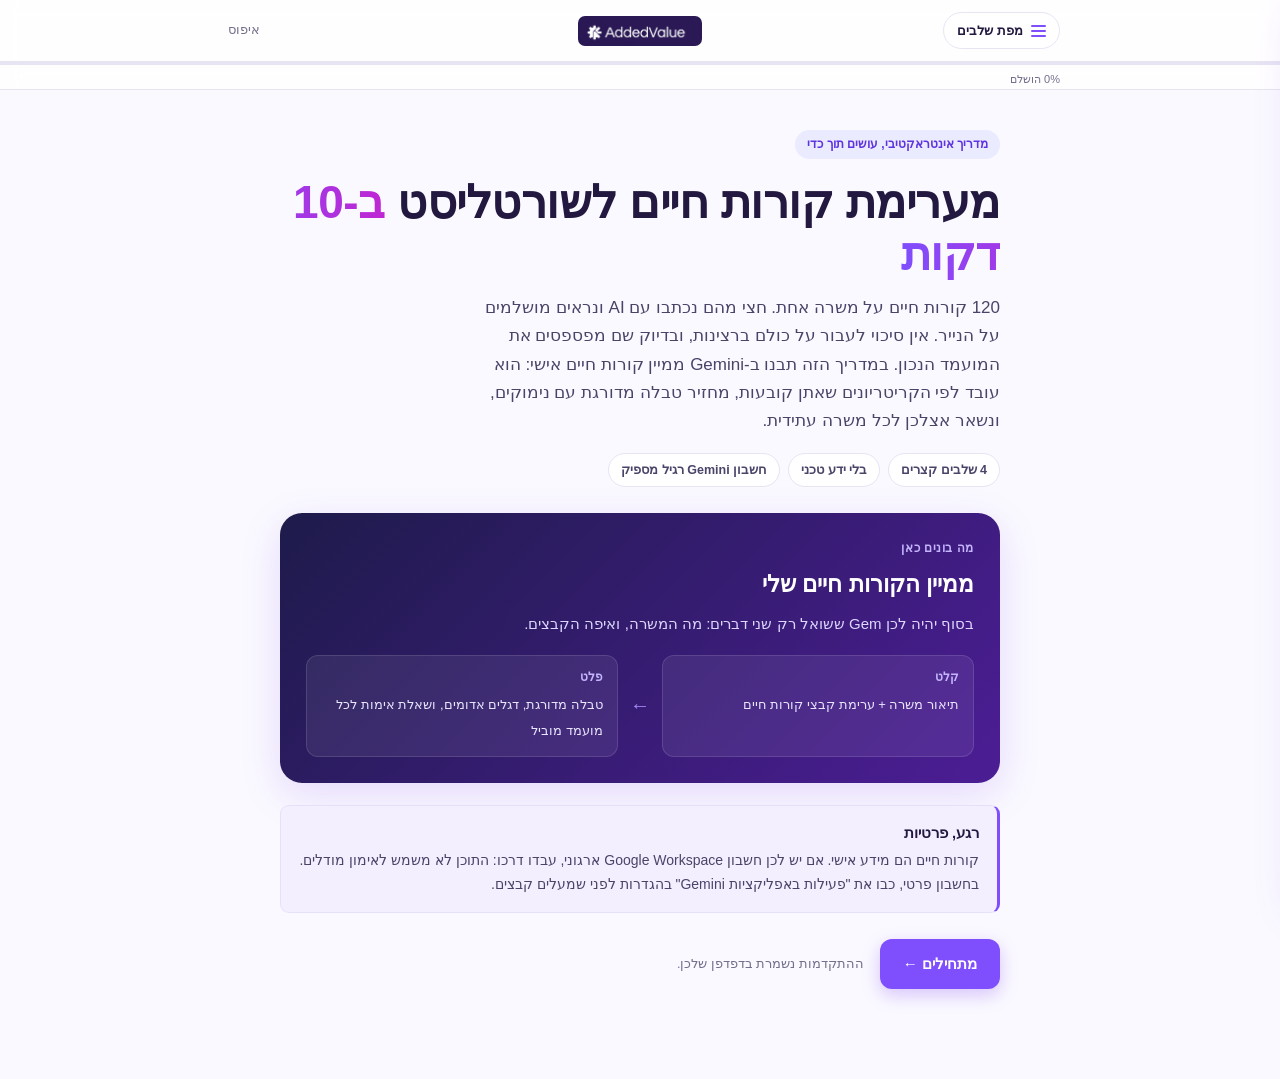
==== commit 4f2a17cf: "Move start button to bottom of intro, add share card + step deep links Co-Authored-By: Claude Fable " ====
--- a/index.html
+++ b/index.html
@@ -5,8 +5,16 @@
   <meta name="viewport" content="width=device-width, initial-scale=1.0">
   <title>מערימת קורות חיים לשורטליסט ב-10 דקות, עם Gemini</title>
   <meta name="description" content="מדריך אינטראקטיבי למגייסות ומנהלות HR: בונים ב-Gemini ממיין קורות חיים אישי שהופך כל ערימת קבצים לשורטליסט מדורג.">
+  <meta property="og:type" content="website">
+  <meta property="og:title" content="מערימת קורות חיים לשורטליסט ב-10 דקות, עם Gemini">
+  <meta property="og:description" content="מדריך אינטראקטיבי למגייסות ומנהלות HR: בונים ב-Gemini ממיין קורות חיים אישי שהופך כל ערימת קבצים לשורטליסט מדורג.">
+  <meta property="og:url" content="https://danamove.github.io/cv-shortlist-guide/">
+  <meta property="og:image" content="https://danamove.github.io/cv-shortlist-guide/og-image.png">
+  <meta property="og:image:width" content="1200">
+  <meta property="og:image:height" content="630">
+  <meta name="twitter:card" content="summary_large_image">
   <link rel="icon" href="data:image/svg+xml,%3Csvg xmlns='http://www.w3.org/2000/svg' viewBox='0 0 32 32'%3E%3Crect width='32' height='32' rx='8' fill='%237f4efd'/%3E%3C/svg%3E">
-  <link rel="stylesheet" href="style.css?v=3">
+  <link rel="stylesheet" href="style.css?v=4">
 </head>
 <body>
 
@@ -46,9 +54,6 @@
       <span class="bx-tag">בלי ידע טכני</span>
       <span class="bx-tag">חשבון Gemini רגיל מספיק</span>
     </div>
-    <div class="bx-hero-cta">
-      <span class="bx-hero-hint">ההתקדמות נשמרת בדפדפן שלכן.</span>
-    </div>
   </div>
 
   <div class="bx-panel">
@@ -67,7 +72,10 @@
     <p>קורות חיים הם מידע אישי. אם יש לכן חשבון Google Workspace ארגוני, עבדו דרכו: התוכן לא משמש לאימון מודלים. בחשבון פרטי, כבו את "פעילות באפליקציות Gemini" בהגדרות לפני שמעלים קבצים.</p>
   </div>
 
-  <div class="bx-next"><button class="bx-btn bx-btn-primary" data-go="1">שלב 1 ←</button></div>
+  <div class="bx-next bx-hero-cta">
+    <button class="bx-btn bx-btn-primary" data-go="1">מתחילים ←</button>
+    <span class="bx-hero-hint">ההתקדמות נשמרת בדפדפן שלכן.</span>
+  </div>
 </section>
 
 <!-- ===================== 1 · קריטריונים ===================== -->
@@ -191,8 +199,9 @@
 
   <div class="bx-note">
     <b>למה הכלל של ה-60, וזה החלק הכי חשוב</b>
-    <p>דרישת סף היא, מעצם הגדרתה, תנאי שאי אפשר בלעדיו. מועמד שחסרה לו דרישת סף אחת לא אמור לעקוף מועמד שעומד בכל דרישות הסף, גם אם הוא מרשים בכל השאר.</p>
-    <p>בלי תקרה זה בדיוק מה שקורה: בדוגמת ה-Full Stack שלנו, מועמד מבריק עם React, ענן ו-7 שנות ניסיון, אבל בלי שום Node.js, יקבל מהמודל 88 על סמך כל השאר, ויקפוץ מעל מועמדת שעומדת בכל חמש דרישות הסף אבל פרופיל שלה צנוע יותר. התקרה של 60 מבטיחה שכל מי שחסרה לו דרישת סף יישב מתחת לכל מי שעומד בכולן. ככה הסינון שלך, ולא ההתרשמות של המודל, קובע מי בראש.</p>
+    <p>דרישת סף היא משהו שחייבים. בלי זה, המועמד פשוט לא מתאים, גם אם הוא נראה מצוין בכל השאר.</p>
+    <p>דוגמה: אנחנו מחפשים מתכנת Full Stack, וחובה שיֵדע Node.js. מגיע מועמד עם המון ניסיון ופרופיל מרשים, אבל הוא לא יודע Node.js בכלל. בלי הכלל, Gemini מתלהב מכל השאר ונותן לו ציון 88, והוא קופץ מעל מועמדת שדווקא יודעת את כל מה שביקשנו. זה לא הגיוני.</p>
+    <p>הכלל פותר את זה בפשטות: אם חסר אפילו דבר אחד מרשימת החובה, הציון לא יכול לעבור 60. ככה כל מי שחסר לו משהו מרשימת החובה תמיד יישאר מתחת לכל מי שיש לו את הכול. את קובעת מה חובה, וזה מה שקובע מי בראש, לא הרושם של ה-AI.</p>
   </div>
 
   <div class="bx-next"><button class="bx-btn bx-btn-primary" data-go="3">שלב 3 ←</button></div>
@@ -299,6 +308,6 @@
 
 <div class="bx-toast" id="bxToast" role="status" aria-live="polite"></div>
 
-<script src="app.js?v=2"></script>
+<script src="app.js?v=3"></script>
 </body>
 </html>
--- a/style.css
+++ b/style.css
@@ -626,12 +626,6 @@
   border-radius: var(--bx-r);
   padding: 18px;
   margin: 22px 0 8px;
-}
-.bx-checks-title {
-  font-size: 13px;
-  font-weight: 700;
-  color: var(--bx-violet-deep);
-  margin-bottom: 10px;
 }
 .bx-check {
   display: flex;
